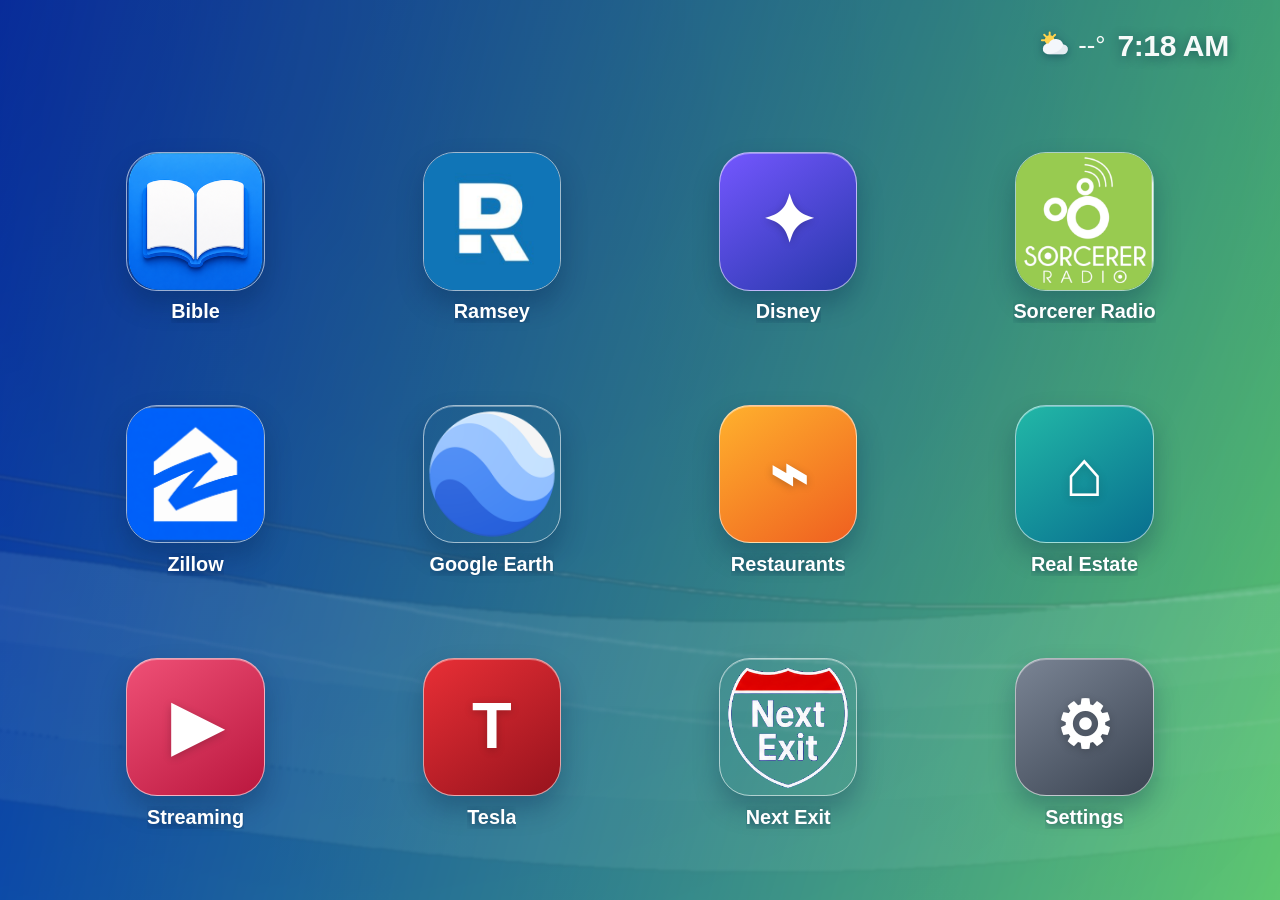
==== index.html @ 892443b4 "Add files via upload" ====
<!doctype html>
<html lang="en">
<head>
  <meta charset="utf-8">
  <meta name="viewport" content="width=device-width,initial-scale=1,maximum-scale=1,user-scalable=no,viewport-fit=cover">
  <meta name="theme-color" content="#075a9d">
  <title>Home</title>
  <link rel="stylesheet" href="home.css?v=008">
</head>
<body>
  <main class="home-screen">
    <div class="status" aria-label="Current weather and time">
      <button
        class="weather-trigger"
        id="weather-trigger"
        type="button"
        aria-label="Open 12 hour forecast"
        aria-expanded="false"
        aria-controls="forecast-panel">
        <img id="weather-icon" class="weather-icon" src="weather-sun.svg" alt="">
        <span id="temperature" class="temperature">--°</span>
      </button>
      <time id="home-time">--:--</time>
    </div>

    <button class="forecast-backdrop" id="forecast-backdrop" type="button"
      aria-label="Close 12 hour forecast" tabindex="-1"></button>

    <section class="forecast-panel" id="forecast-panel" aria-hidden="true"
      aria-labelledby="forecast-title">
      <header class="forecast-header">
        <h2 id="forecast-title">Weather</h2>
      </header>

      <section class="forecast-section" aria-labelledby="hourly-title">
        <h3 id="hourly-title">Next 12 Hours</h3>
        <div class="forecast-strip" id="forecast-strip" aria-live="polite">
          <div class="forecast-loading">Loading forecast…</div>
        </div>
      </section>

      <div class="forecast-divider" aria-hidden="true"></div>

      <section class="forecast-section forecast-section-daily" aria-labelledby="daily-title">
        <h3 id="daily-title">Next 10 Days</h3>
        <div class="daily-strip" id="daily-strip" aria-live="polite">
          <div class="forecast-loading">Loading forecast…</div>
        </div>
      </section>

      <footer class="forecast-footer">
        <span>Frankfort, Kentucky</span>
        <span id="forecast-updated"></span>
      </footer>
    </section>

    <section class="home-grid" aria-label="Apps">
      <button class="home-app" type="button" aria-label="Bible" onclick="window.location.href='bible.html'">
        <span class="home-icon icon-bible" style="padding:0;overflow:hidden;background:transparent;">
          <img src="bible-icon.png?v=001" alt="" style="display:block;width:100%;height:100%;object-fit:cover;">
        </span><span>Bible</span>
      </button>
      <button class="home-app" type="button" aria-label="Ramsey"
        onclick="window.location.href='ramsey.html'">
        <span class="home-icon" style="padding:0;overflow:hidden;background:transparent;">
          <img src="CarPlay-ramsey.png?v=002" alt=""
            style="display:block;width:100%;height:100%;object-fit:cover;">
        </span><span>Ramsey</span>
      </button>
      <button class="home-app" type="button" aria-label="Disney">
        <span class="home-icon icon-disney"><span>✦</span></span><span>Disney</span>
      </button>
      <button class="home-app" type="button" aria-label="Sorcerer Radio"
        onclick="window.location.href='https://srsounds.com/player.php?varName=Sorcerer%20Radio'">
        <span class="home-icon" style="padding:0;overflow:hidden;background:transparent;">
          <img src="CarPlay-sorcerer-radio.png?v=001" alt=""
            style="display:block;width:100%;height:100%;object-fit:cover;">
        </span><span>Sorcerer Radio</span>
      </button>

      <button class="home-app" type="button" aria-label="Zillow"
        onclick="window.location.href='https://www.zillow.com/'">
        <span class="home-icon" style="padding:0;overflow:hidden;background:transparent;">
          <img src="CarPlay-zillow.png?v=001" alt=""
            style="display:block;width:100%;height:100%;object-fit:cover;">
        </span><span>Zillow</span>
      </button>
      <button class="home-app" type="button" aria-label="Google Earth"
        onclick="window.location.href='https://earth.google.com'">
        <span class="home-icon" style="padding:0;overflow:hidden;background:transparent;">
          <img src="CarPlay-google-earth.png?v=001" alt=""
            style="display:block;width:100%;height:100%;object-fit:cover;">
        </span><span>Google Earth</span>
      </button>
      <button class="home-app" type="button" aria-label="Restaurants">
        <span class="home-icon icon-food"><span>⌁</span></span><span>Restaurants</span>
      </button>
      <button class="home-app" type="button" aria-label="Real Estate">
        <span class="home-icon icon-realestate"><span>⌂</span></span><span>Real Estate</span>
      </button>

      <button class="home-app" type="button" aria-label="Streaming">
        <span class="home-icon icon-streaming"><span>▶</span></span><span>Streaming</span>
      </button>
      <button class="home-app" type="button" aria-label="Tesla">
        <span class="home-icon icon-tesla"><span>T</span></span><span>Tesla</span>
      </button>
      <button class="home-app" type="button" aria-label="Next Exit"
        onclick="window.location.href='nexit.html'">
        <span class="home-icon" style="padding:0;overflow:hidden;background:transparent;">
          <img src="next-exit-sign.png?v=001" alt=""
            style="display:block;width:100%;height:100%;object-fit:contain;">
        </span><span>Next Exit</span>
      </button>
      <button class="home-app" type="button" aria-label="Settings">
        <span class="home-icon icon-settings"><span>⚙</span></span><span>Settings</span>
      </button>
    </section>
  </main>
  <script src="home.js?v=008"></script>
</body>
</html>
---- home.css ----
:root{
  --icon-size:clamp(88px,10.8vw,154px);
  --label-size:clamp(14px,1.55vw,22px);
}
*{box-sizing:border-box}
html,body{margin:0;width:100%;height:100%;overflow:hidden}
body{
  color:#fff;
  font-family:-apple-system,BlinkMacSystemFont,"SF Pro Display","Segoe UI",Arial,sans-serif;
  -webkit-font-smoothing:antialiased;
  background:#075a9d;
}
button{font:inherit;-webkit-tap-highlight-color:transparent}
.home-screen{
  position:relative;
  width:100vw;
  height:100vh;
  min-height:540px;
  overflow:hidden;
  background:
    linear-gradient(180deg,rgba(0,25,68,.10),rgba(0,0,0,.05)),
    url("home-wallpaper.png?v=003") center/cover no-repeat;
}
.status{
  position:absolute;
  z-index:20;
  top:clamp(20px,3.2vh,38px);
  right:clamp(28px,4vw,64px);
  display:flex;
  align-items:center;
  gap:.62em;
  color:rgba(255,255,255,.96);
  text-shadow:0 2px 12px rgba(0,24,58,.48);
  letter-spacing:-.025em;
}
.weather-trigger{
  min-width:82px;
  min-height:54px;
  margin:-10px -8px -10px -10px;
  padding:8px 10px;
  border:0;
  border-radius:16px;
  background:transparent;
  color:inherit;
  display:flex;
  align-items:center;
  justify-content:center;
  gap:8px;
  cursor:pointer;
}
.weather-trigger:active{background:rgba(255,255,255,.12)}
.weather-trigger:focus-visible{outline:3px solid rgba(255,255,255,.95)}
.weather-icon{
  width:clamp(25px,2.45vw,36px);
  height:clamp(25px,2.45vw,36px);
  display:block;
  object-fit:contain;
  filter:drop-shadow(0 2px 5px rgba(0,24,58,.38));
}
.temperature{font-size:clamp(18px,2vw,29px);font-weight:400}
#home-time{font-size:clamp(21px,2.35vw,34px);font-weight:600}

.forecast-backdrop{
  position:absolute;
  z-index:8;
  inset:0;
  border:0;
  padding:0;
  background:rgba(0,18,44,.34);
  opacity:0;
  pointer-events:none;
  transition:opacity .22s ease;
}
.forecast-panel{
  position:absolute;
  z-index:12;
  top:0;
  left:0;
  right:0;
  height:min(60vh,570px);
  min-height:470px;
  padding:clamp(16px,2vh,24px) clamp(24px,3.3vw,52px) 14px;
  background:linear-gradient(180deg,rgba(8,36,68,.985),rgba(8,31,57,.97));
  border-bottom:1px solid rgba(255,255,255,.24);
  box-shadow:0 18px 42px rgba(0,18,45,.38);
  backdrop-filter:blur(20px);
  transform:translateY(-105%);
  visibility:hidden;
  transition:transform .24s ease,visibility 0s linear .24s;
  overflow:hidden;
}
.home-screen.forecast-open .forecast-panel{
  transform:translateY(0);
  visibility:visible;
  transition:transform .24s ease;
}
.home-screen.forecast-open .forecast-backdrop{
  opacity:1;
  pointer-events:auto;
}
.forecast-header{
  min-height:42px;
  display:flex;
  align-items:center;
  justify-content:center;
  border-bottom:1px solid rgba(255,255,255,.18);
  padding-bottom:8px;
}
.forecast-header h2{
  margin:0;
  font-size:clamp(22px,2.35vw,33px);
  font-weight:650;
  letter-spacing:-.025em;
}
.forecast-section{
  padding-top:9px;
}
.forecast-section h3{
  margin:0;
  font-size:clamp(15px,1.45vw,21px);
  font-weight:650;
  color:rgba(255,255,255,.9);
  letter-spacing:-.01em;
}
.forecast-strip{
  height:clamp(145px,18.5vh,178px);
  display:grid;
  grid-template-columns:repeat(12,minmax(70px,1fr));
  align-items:stretch;
  gap:clamp(4px,.55vw,9px);
  padding:8px 0 2px;
  overflow-x:auto;
  overscroll-behavior-x:contain;
  scrollbar-width:none;
}
.forecast-strip::-webkit-scrollbar,
.daily-strip::-webkit-scrollbar{display:none}
.forecast-hour{
  min-width:70px;
  display:grid;
  grid-template-rows:auto 1fr auto auto;
  justify-items:center;
  align-items:center;
  gap:2px;
  padding:1px;
  text-align:center;
  font-variant-numeric:tabular-nums;
}
.forecast-time{
  color:rgba(255,255,255,.86);
  font-size:clamp(12px,1.1vw,16px);
  font-weight:600;
  white-space:nowrap;
}
.forecast-hour img{
  width:clamp(30px,3vw,43px);
  height:clamp(30px,3vw,43px);
  object-fit:contain;
  filter:drop-shadow(0 2px 5px rgba(0,0,0,.28));
}
.forecast-temp{
  font-size:clamp(18px,1.85vw,27px);
  font-weight:650;
}
.forecast-rain{
  min-height:18px;
  color:#83cfff;
  font-size:clamp(11px,1vw,15px);
  font-weight:650;
}
.forecast-divider{
  height:1px;
  background:rgba(255,255,255,.16);
  margin:2px 0 0;
}
.forecast-section-daily{
  padding-top:8px;
}
.daily-strip{
  height:clamp(145px,18.5vh,175px);
  display:grid;
  grid-template-columns:repeat(10,minmax(76px,1fr));
  align-items:stretch;
  gap:clamp(4px,.62vw,10px);
  padding:8px 0 1px;
  overflow-x:auto;
  overscroll-behavior-x:contain;
  scrollbar-width:none;
}
.daily-card{
  min-width:76px;
  display:grid;
  grid-template-rows:auto 1fr auto auto;
  justify-items:center;
  align-items:center;
  gap:2px;
  padding:1px;
  text-align:center;
  font-variant-numeric:tabular-nums;
}
.daily-day{
  color:rgba(255,255,255,.9);
  font-size:clamp(12px,1.08vw,16px);
  font-weight:650;
  white-space:nowrap;
}
.daily-card img{
  width:clamp(30px,3vw,43px);
  height:clamp(30px,3vw,43px);
  object-fit:contain;
  filter:drop-shadow(0 2px 5px rgba(0,0,0,.28));
}
.daily-high{
  font-size:clamp(17px,1.7vw,25px);
  font-weight:650;
}
.daily-low{
  color:rgba(255,255,255,.62);
  font-size:clamp(13px,1.2vw,17px);
  font-weight:600;
}
.forecast-loading,.forecast-error{
  grid-column:1/-1;
  align-self:center;
  justify-self:center;
  color:rgba(255,255,255,.78);
  font-size:18px;
}
.forecast-footer{
  display:flex;
  justify-content:space-between;
  gap:20px;
  color:rgba(255,255,255,.58);
  font-size:clamp(11px,1vw,14px);
  letter-spacing:.01em;
  padding-top:3px;
}
.home-grid{
  position:absolute;
  inset:clamp(92px,14vh,140px) clamp(42px,6.2vw,106px) clamp(30px,5vh,58px);
  display:grid;
  grid-template-columns:repeat(4,minmax(0,1fr));
  grid-template-rows:repeat(3,minmax(0,1fr));
  align-items:center;
  justify-items:center;
  column-gap:clamp(28px,5vw,86px);
  row-gap:clamp(20px,3.2vh,42px);
}
.home-app{
  width:100%;
  min-width:0;
  border:0;
  padding:0;
  background:transparent;
  color:#fff;
  display:flex;
  flex-direction:column;
  align-items:center;
  justify-content:center;
  gap:clamp(7px,1.1vh,12px);
  cursor:pointer;
  text-shadow:0 2px 9px rgba(0,30,70,.58);
}
.home-app>span:last-child{
  max-width:100%;
  overflow:hidden;
  text-overflow:ellipsis;
  white-space:nowrap;
  font-size:var(--label-size);
  font-weight:600;
}
.home-icon{
  width:var(--icon-size);
  height:var(--icon-size);
  border-radius:22.5%;
  display:grid;
  place-items:center;
  border:1px solid rgba(255,255,255,.58);
  box-shadow:0 13px 26px rgba(0,30,63,.28),inset 0 1px 0 rgba(255,255,255,.35);
  transition:transform .14s ease,filter .14s ease;
}
.home-icon span{
  font-size:calc(var(--icon-size)*.47);
  line-height:1;
  font-weight:700;
  color:#fff;
  text-shadow:0 2px 8px rgba(0,0,0,.22);
}
.home-app:active .home-icon{transform:scale(.94);filter:brightness(.92)}
.home-app:focus-visible .home-icon{outline:4px solid #fff;outline-offset:5px}

.icon-radio{background:linear-gradient(145deg,#ff6a24,#e9342c)}
.icon-disney{background:linear-gradient(145deg,#7457ff,#2738aa)}
.icon-bible{background:linear-gradient(145deg,#bea06e,#664526)}
.icon-podcasts{background:linear-gradient(145deg,#9d57ff,#6020c7)}
.icon-maps{background:linear-gradient(145deg,#42cc7c,#0b8d65)}
.icon-weather{background:linear-gradient(145deg,#52c7ff,#1570d7)}
.icon-food{background:linear-gradient(145deg,#ffb12d,#ef5f20)}
.icon-realestate{background:linear-gradient(145deg,#22b8a7,#086e8f)}
.icon-streaming{background:linear-gradient(145deg,#ef5076,#ba173e)}
.icon-tesla{background:linear-gradient(145deg,#e82f36,#97131d)}
.icon-favorites{background:linear-gradient(145deg,#ffd24d,#e49513)}
.icon-settings{background:linear-gradient(145deg,#7a8494,#3a4351)}

@media(max-width:900px){
  .forecast-strip{grid-template-columns:repeat(12,minmax(76px,1fr))}
}
@media(max-width:760px),(max-height:560px){
  :root{--icon-size:clamp(66px,12vw,96px);--label-size:clamp(11px,1.7vw,15px)}
  .home-grid{inset:75px 24px 18px;column-gap:18px;row-gap:12px}
  .status{top:15px;right:22px}
  .forecast-panel{height:min(68vh,520px);min-height:420px;padding:11px 20px 9px}
  .forecast-strip{height:140px}
  .daily-strip{height:140px}
}
@media(prefers-reduced-motion:reduce){
  .forecast-panel,.forecast-backdrop{transition:none}
}
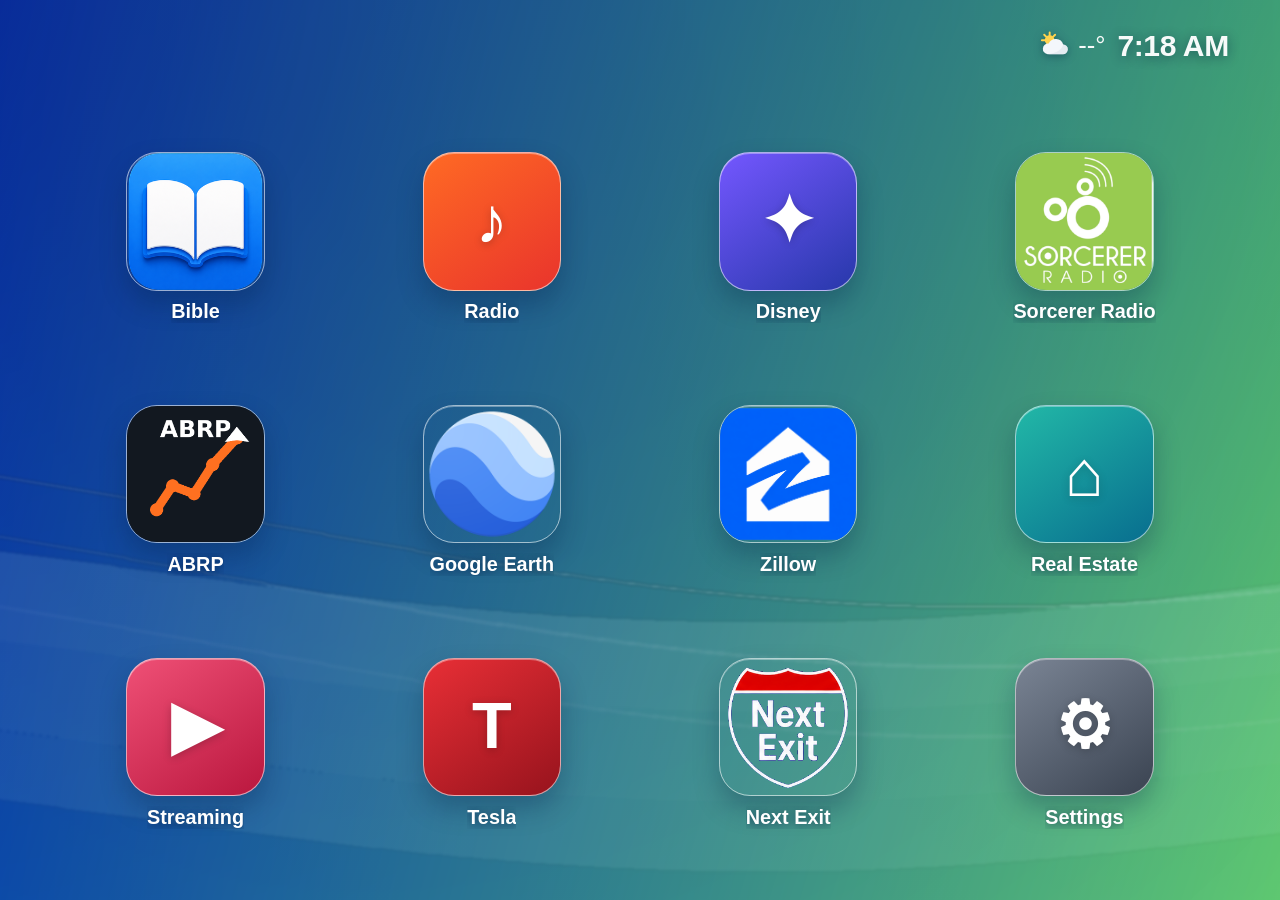
==== commit 13880206: "Add files via upload" ====
--- a/index.html
+++ b/index.html
@@ -60,12 +60,8 @@
           <img src="bible-icon.png?v=001" alt="" style="display:block;width:100%;height:100%;object-fit:cover;">
         </span><span>Bible</span>
       </button>
-      <button class="home-app" type="button" aria-label="Ramsey"
-        onclick="window.location.href='ramsey.html'">
-        <span class="home-icon" style="padding:0;overflow:hidden;background:transparent;">
-          <img src="CarPlay-ramsey.png?v=002" alt=""
-            style="display:block;width:100%;height:100%;object-fit:cover;">
-        </span><span>Ramsey</span>
+      <button class="home-app" type="button" aria-label="Radio">
+        <span class="home-icon icon-radio"><span>♪</span></span><span>Radio</span>
       </button>
       <button class="home-app" type="button" aria-label="Disney">
         <span class="home-icon icon-disney"><span>✦</span></span><span>Disney</span>
@@ -78,12 +74,12 @@
         </span><span>Sorcerer Radio</span>
       </button>
 
-      <button class="home-app" type="button" aria-label="Zillow"
-        onclick="window.location.href='https://www.zillow.com/'">
+      <button class="home-app" type="button" aria-label="A Better Routeplanner"
+        onclick="window.location.href='https://abetterrouteplanner.com/'">
         <span class="home-icon" style="padding:0;overflow:hidden;background:transparent;">
-          <img src="CarPlay-zillow.png?v=001" alt=""
+          <img src="CarPlay-abrp.png?v=001" alt=""
             style="display:block;width:100%;height:100%;object-fit:cover;">
-        </span><span>Zillow</span>
+        </span><span>ABRP</span>
       </button>
       <button class="home-app" type="button" aria-label="Google Earth"
         onclick="window.location.href='https://earth.google.com'">
@@ -92,8 +88,12 @@
             style="display:block;width:100%;height:100%;object-fit:cover;">
         </span><span>Google Earth</span>
       </button>
-      <button class="home-app" type="button" aria-label="Restaurants">
-        <span class="home-icon icon-food"><span>⌁</span></span><span>Restaurants</span>
+      <button class="home-app" type="button" aria-label="Zillow"
+        onclick="window.location.href='https://www.zillow.com/'">
+        <span class="home-icon" style="padding:0;overflow:hidden;background:transparent;">
+          <img src="CarPlay-zillow.png?v=001" alt=""
+            style="display:block;width:100%;height:100%;object-fit:cover;">
+        </span><span>Zillow</span>
       </button>
       <button class="home-app" type="button" aria-label="Real Estate">
         <span class="home-icon icon-realestate"><span>⌂</span></span><span>Real Estate</span>
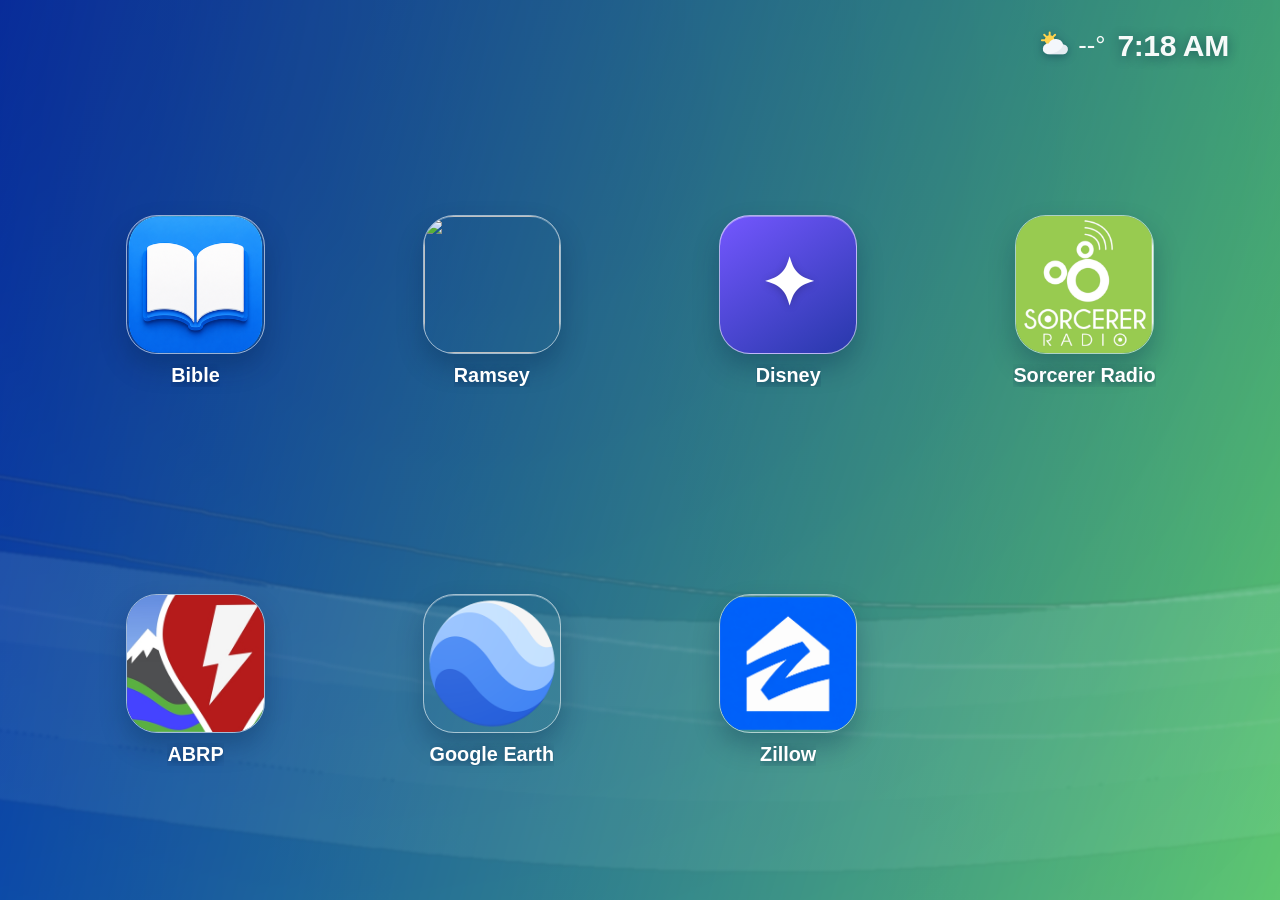
==== commit 62c3e56f: "Add files via upload" ====
--- a/index.html
+++ b/index.html
@@ -5,7 +5,7 @@
   <meta name="viewport" content="width=device-width,initial-scale=1,maximum-scale=1,user-scalable=no,viewport-fit=cover">
   <meta name="theme-color" content="#075a9d">
   <title>Home</title>
-  <link rel="stylesheet" href="home.css?v=008">
+  <link rel="stylesheet" href="home.css?v=009">
 </head>
 <body>
   <main class="home-screen">
@@ -60,8 +60,12 @@
           <img src="bible-icon.png?v=001" alt="" style="display:block;width:100%;height:100%;object-fit:cover;">
         </span><span>Bible</span>
       </button>
-      <button class="home-app" type="button" aria-label="Radio">
-        <span class="home-icon icon-radio"><span>♪</span></span><span>Radio</span>
+      <button class="home-app" type="button" aria-label="Ramsey"
+        onclick="window.location.href='https://www.ramseysolutions.com/'">
+        <span class="home-icon" style="padding:0;overflow:hidden;background:transparent;">
+          <img src="ramsey-new.png?v=001" alt=""
+            style="display:block;width:100%;height:100%;object-fit:cover;">
+        </span><span>Ramsey</span>
       </button>
       <button class="home-app" type="button" aria-label="Disney">
         <span class="home-icon icon-disney"><span>✦</span></span><span>Disney</span>
@@ -95,28 +99,8 @@
             style="display:block;width:100%;height:100%;object-fit:cover;">
         </span><span>Zillow</span>
       </button>
-      <button class="home-app" type="button" aria-label="Real Estate">
-        <span class="home-icon icon-realestate"><span>⌂</span></span><span>Real Estate</span>
-      </button>
-
-      <button class="home-app" type="button" aria-label="Streaming">
-        <span class="home-icon icon-streaming"><span>▶</span></span><span>Streaming</span>
-      </button>
-      <button class="home-app" type="button" aria-label="Tesla">
-        <span class="home-icon icon-tesla"><span>T</span></span><span>Tesla</span>
-      </button>
-      <button class="home-app" type="button" aria-label="Next Exit"
-        onclick="window.location.href='nexit.html'">
-        <span class="home-icon" style="padding:0;overflow:hidden;background:transparent;">
-          <img src="next-exit-sign.png?v=001" alt=""
-            style="display:block;width:100%;height:100%;object-fit:contain;">
-        </span><span>Next Exit</span>
-      </button>
-      <button class="home-app" type="button" aria-label="Settings">
-        <span class="home-icon icon-settings"><span>⚙</span></span><span>Settings</span>
-      </button>
     </section>
   </main>
-  <script src="home.js?v=008"></script>
+  <script src="home.js?v=009"></script>
 </body>
 </html>
--- a/home.css
+++ b/home.css
@@ -240,7 +240,7 @@
   inset:clamp(92px,14vh,140px) clamp(42px,6.2vw,106px) clamp(30px,5vh,58px);
   display:grid;
   grid-template-columns:repeat(4,minmax(0,1fr));
-  grid-template-rows:repeat(3,minmax(0,1fr));
+  grid-template-rows:repeat(2,minmax(0,1fr));
   align-items:center;
   justify-items:center;
   column-gap:clamp(28px,5vw,86px);
@@ -289,7 +289,7 @@
 .home-app:active .home-icon{transform:scale(.94);filter:brightness(.92)}
 .home-app:focus-visible .home-icon{outline:4px solid #fff;outline-offset:5px}
 
-.icon-radio{background:linear-gradient(145deg,#ff6a24,#e9342c)}
+.icon-ramsey{background:linear-gradient(145deg,#2f7de1,#0b3f91)}
 .icon-disney{background:linear-gradient(145deg,#7457ff,#2738aa)}
 .icon-bible{background:linear-gradient(145deg,#bea06e,#664526)}
 .icon-podcasts{background:linear-gradient(145deg,#9d57ff,#6020c7)}
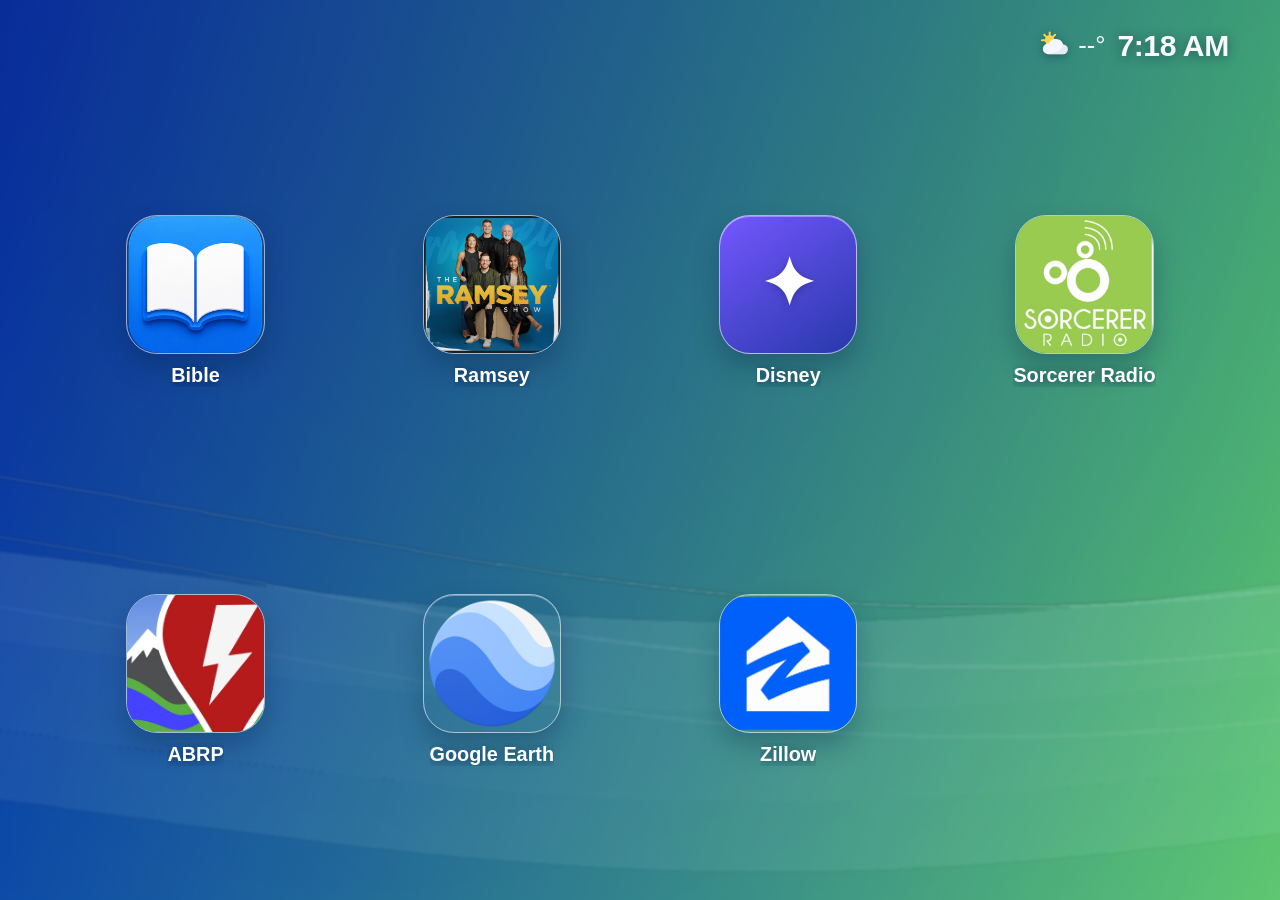
==== commit a553059e: "Add files via upload" ====
--- a/index.html
+++ b/index.html
@@ -5,7 +5,7 @@
   <meta name="viewport" content="width=device-width,initial-scale=1,maximum-scale=1,user-scalable=no,viewport-fit=cover">
   <meta name="theme-color" content="#075a9d">
   <title>Home</title>
-  <link rel="stylesheet" href="home.css?v=009">
+  <link rel="stylesheet" href="home.css?v=010">
 </head>
 <body>
   <main class="home-screen">
@@ -61,9 +61,9 @@
         </span><span>Bible</span>
       </button>
       <button class="home-app" type="button" aria-label="Ramsey"
-        onclick="window.location.href='https://www.ramseysolutions.com/'">
+        onclick="window.location.href='ramsey.html'">
         <span class="home-icon" style="padding:0;overflow:hidden;background:transparent;">
-          <img src="ramsey-new.png?v=001" alt=""
+          <img src="ramsey-show-art.png?v=002" alt=""
             style="display:block;width:100%;height:100%;object-fit:cover;">
         </span><span>Ramsey</span>
       </button>
@@ -101,6 +101,6 @@
       </button>
     </section>
   </main>
-  <script src="home.js?v=009"></script>
+  <script src="home.js?v=010"></script>
 </body>
 </html>
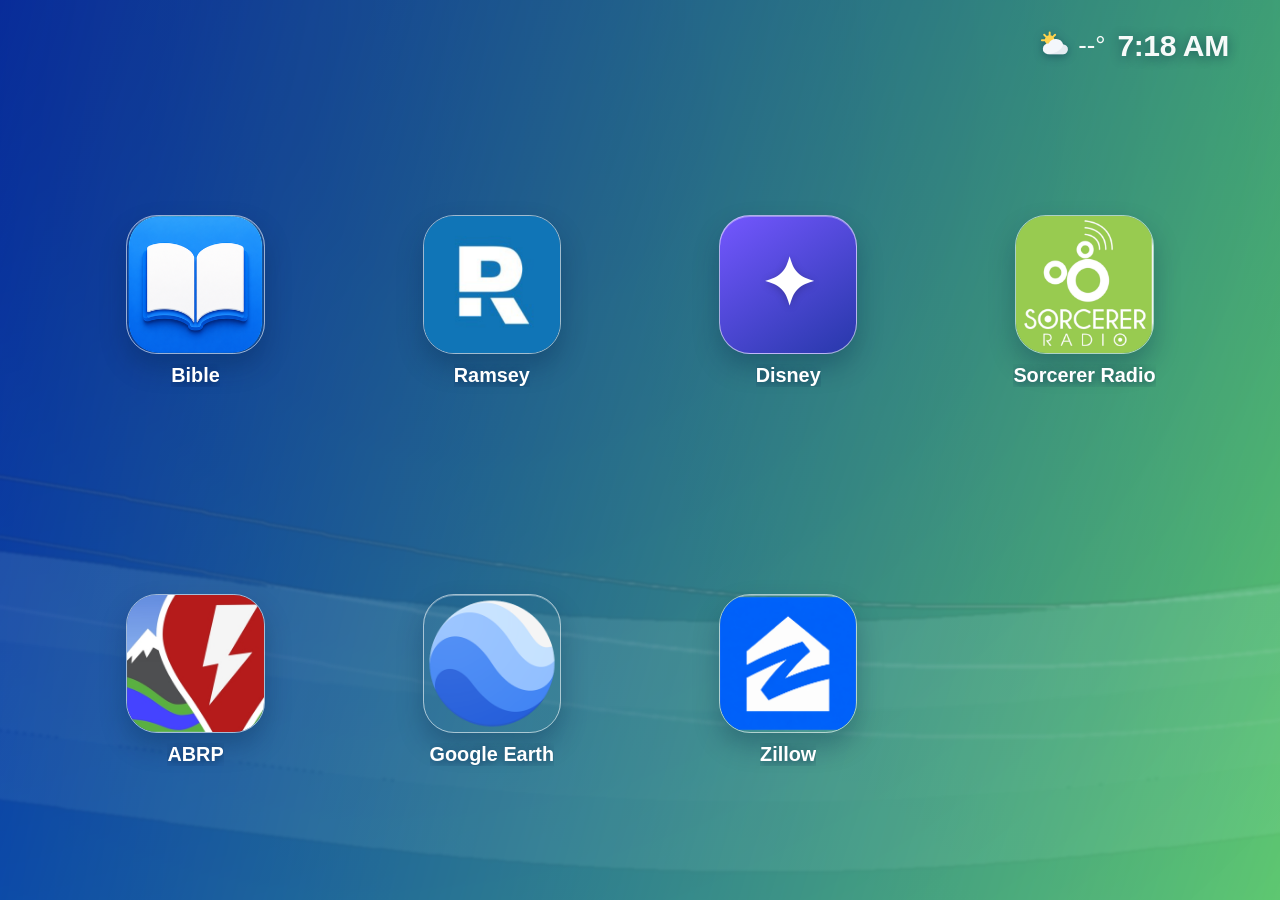
==== commit f0fe9728: "Add files via upload" ====
--- a/index.html
+++ b/index.html
@@ -63,7 +63,7 @@
       <button class="home-app" type="button" aria-label="Ramsey"
         onclick="window.location.href='ramsey.html'">
         <span class="home-icon" style="padding:0;overflow:hidden;background:transparent;">
-          <img src="ramsey-show-art.png?v=002" alt=""
+          <img src="CarPlay-ramsey.png?v=003" alt=""
             style="display:block;width:100%;height:100%;object-fit:cover;">
         </span><span>Ramsey</span>
       </button>
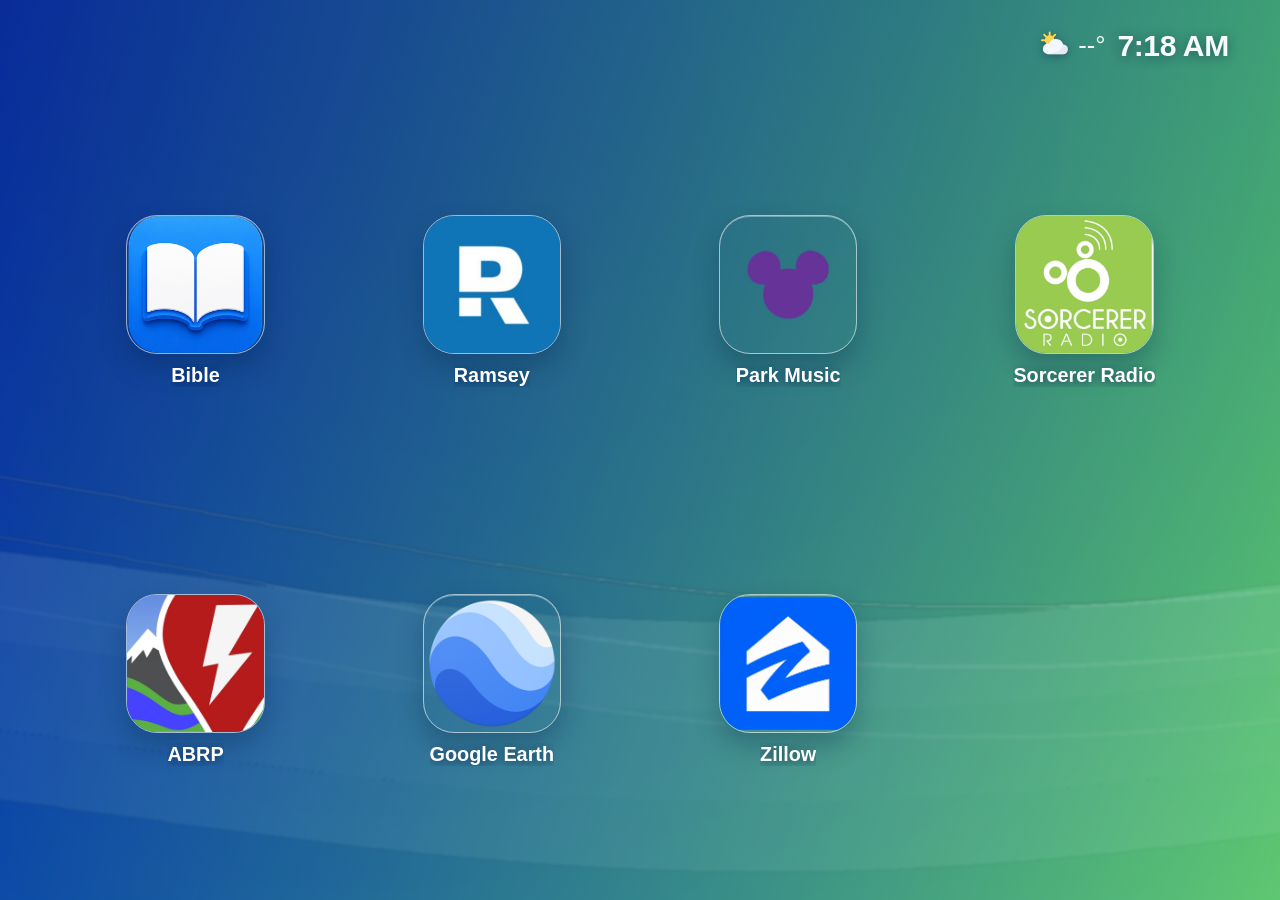
==== commit e32aeff8: "Add files via upload" ====
--- a/index.html
+++ b/index.html
@@ -5,7 +5,7 @@
   <meta name="viewport" content="width=device-width,initial-scale=1,maximum-scale=1,user-scalable=no,viewport-fit=cover">
   <meta name="theme-color" content="#075a9d">
   <title>Home</title>
-  <link rel="stylesheet" href="home.css?v=010">
+  <link rel="stylesheet" href="home.css?v=011">
 </head>
 <body>
   <main class="home-screen">
@@ -67,8 +67,12 @@
             style="display:block;width:100%;height:100%;object-fit:cover;">
         </span><span>Ramsey</span>
       </button>
-      <button class="home-app" type="button" aria-label="Disney">
-        <span class="home-icon icon-disney"><span>✦</span></span><span>Disney</span>
+      <button class="home-app" type="button" aria-label="Park Music"
+        onclick="window.location.href='park-music.html'">
+        <span class="home-icon" style="padding:0;overflow:hidden;background:transparent;">
+          <img src="CarPlay-park-music.png?v=001" alt=""
+            style="display:block;width:100%;height:100%;object-fit:cover;">
+        </span><span>Park Music</span>
       </button>
       <button class="home-app" type="button" aria-label="Sorcerer Radio"
         onclick="window.location.href='https://srsounds.com/player.php?varName=Sorcerer%20Radio'">
@@ -101,6 +105,6 @@
       </button>
     </section>
   </main>
-  <script src="home.js?v=010"></script>
+  <script src="home.js?v=011"></script>
 </body>
 </html>
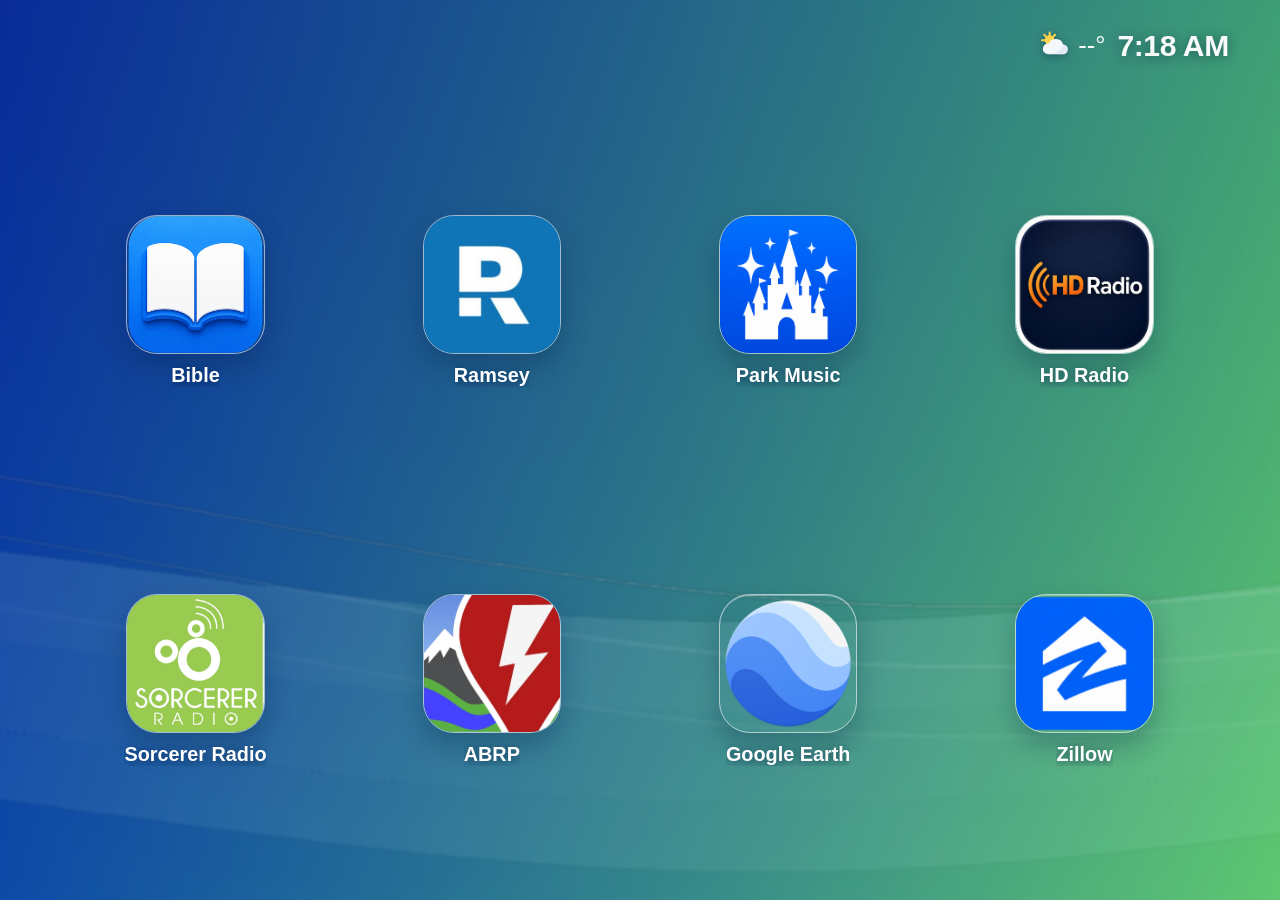
==== commit 36f8214a: "Rename index(20260820-130841).html to index.html" ====
--- a/index.html
+++ b/index.html
@@ -74,6 +74,14 @@
             style="display:block;width:100%;height:100%;object-fit:cover;">
         </span><span>Park Music</span>
       </button>
+
+      <button class="home-app" type="button" aria-label="HD Radio"
+        onclick="window.location.href='radio.html'">
+        <span class="home-icon" style="padding:0;overflow:hidden;background:transparent;">
+          <img src="HDRadio.png?v=001" alt=""
+            style="display:block;width:100%;height:100%;object-fit:cover;">
+        </span><span>HD Radio</span>
+      </button>
       <button class="home-app" type="button" aria-label="Sorcerer Radio"
         onclick="window.location.href='https://srsounds.com/player.php?varName=Sorcerer%20Radio'">
         <span class="home-icon" style="padding:0;overflow:hidden;background:transparent;">
